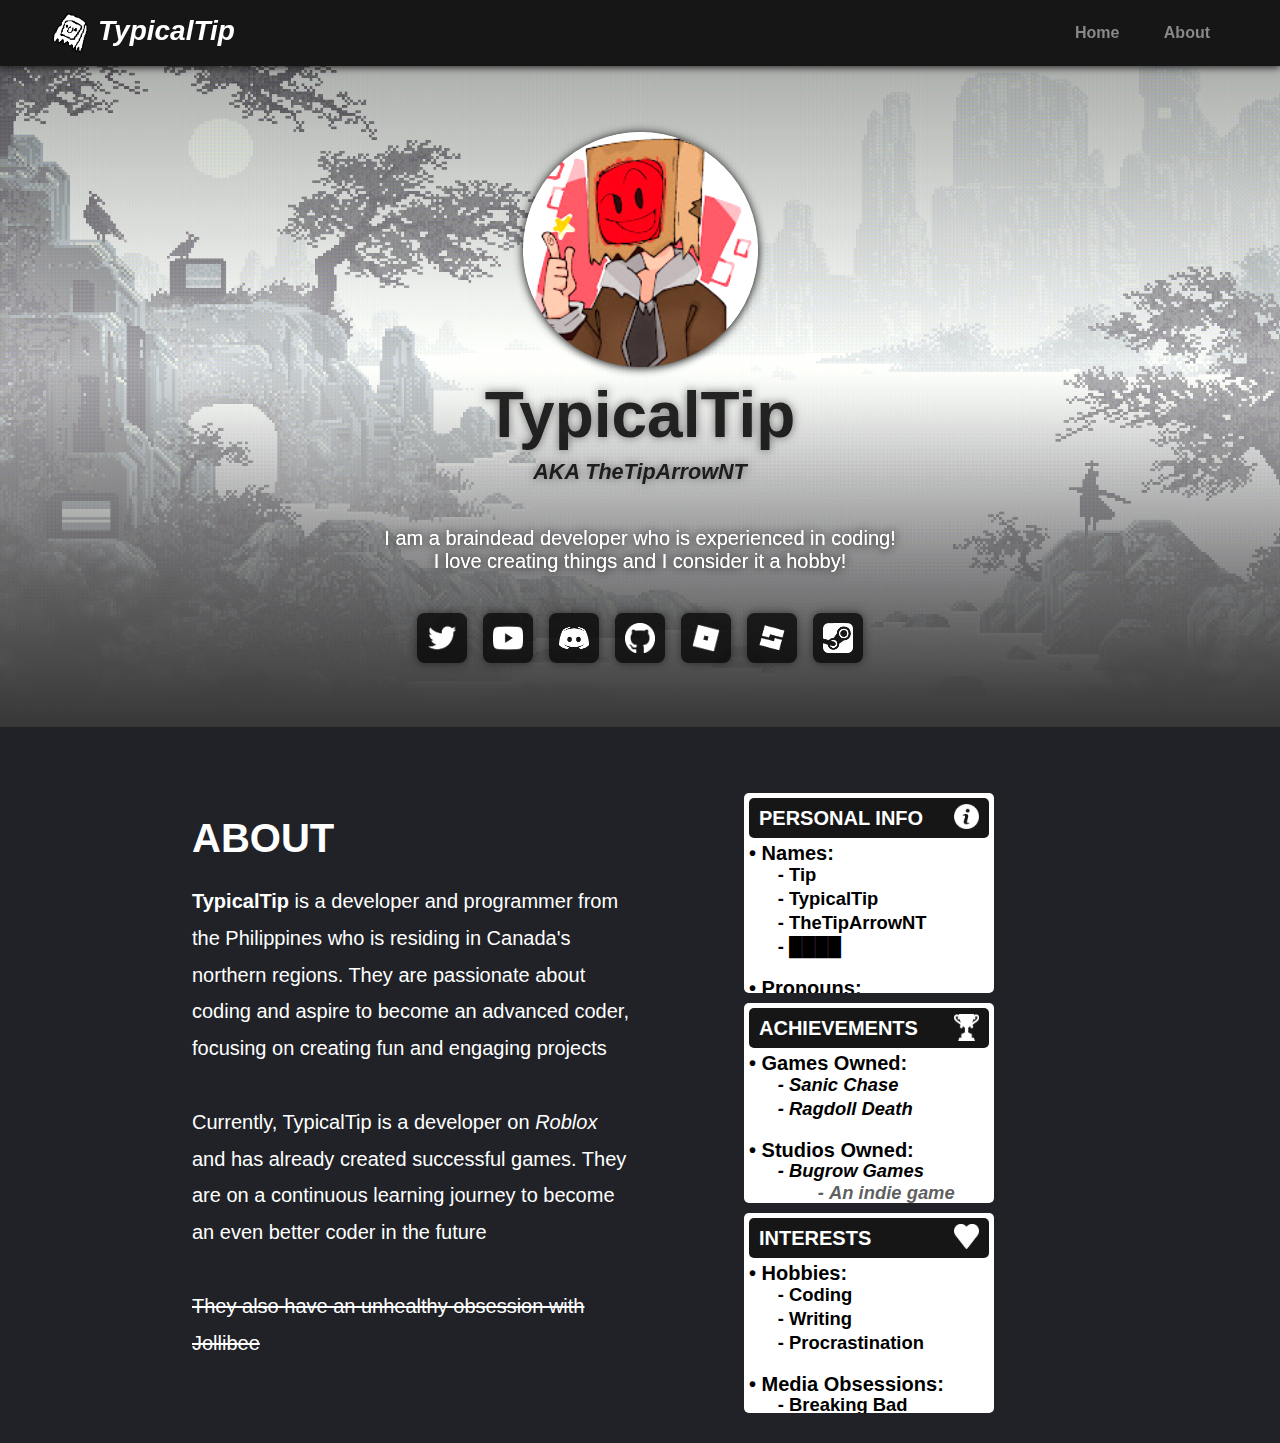
==== index.html @ 564b7a70 "update README.md, index.html and style.css" ====
<!DOCTYPE html>

<!-- Set language to English -->
<!-- Set overflow to scroll -->
<html lang="en" style="overflow-y: scroll">
  <head>
    <!--
            This is a personal website for myself,
            I will be using this website to showcase my skills
            and to also have a place to put my projects.
        -->

    <!-- Set Title -->
    <title>TypicalTip - Home</title>

    <!-- Set Icon and Stylesheets -->
    <link rel="icon" type="image/png" href="assets/icons/favicon.png" />
    <link rel="stylesheet" type="text/css" href="src/style.css" />

    <!-- Setup the meta tags -->
    <meta name="author" content="TypicalTip" />
    <meta
      name="description"
      content="This is a personal website for TypicalTip, who is a braindead developer"
    />

    <!-- Setup open meta tags, which will appear 
      when users share the link of the webpage -->
    <meta
      property="og:image"
      content="https://typicaltip.github.io/assets/icons/favicon.png"
    />

    <!-- Setup the keywords and charset -->
    <meta name="keyworkds" content="HTML, CSS" />
    <meta charset="UTF-8" />

    <!-- This makes the website for accessible for smartphone devices -->
    <meta name="viewport" content="width=device-width,initial-scale=1.0" />
  </head>

  <body>
    <div class="navbar">
      <a class="navbar-title" href="index.html"
        ><img
          class="navbar-logo"
          src="assets/icons/favicon.png"
          alt="Logo"
        />TypicalTip</a
      >

      <div class="navbar-buttons">
        <ul>
          <li><a href="#home">Home</a></li>
          <li><a href="#about">About</a></li>
        </ul>
      </div>
    </div>

    <section class="banner" id="home">
      <div class="banner-container">
        <img
          style="box-shadow: 0 1px 10px rgb(0, 0, 0)"
          class="round-circle"
          src="assets/banners/headicon.jpg"
          alt="TypicalTip's Head Icon"
          height="235px"
          width="235px"
        />

        <h1>TypicalTip</h1>
        <h2>AKA TheTipArrowNT</h2>

        <p>
          I am a braindead developer who is experienced in coding!
          <br />
          I love creating things and I consider it a hobby!
        </p>

        <div class="banner-socials">
          <!-- aria-label is a feature to be made later on
        when Javascript is implemented -->

          <a
            href="https://twitter.com/TypicallyTip"
            target="_blank"
            aria-label="Twitter/X Account"
          >
            <img
              src="assets/socials/twitter.png"
              alt="Twitter/X"
              width="30px"
              height="30px"
            />
          </a>
          <a
            href="https://youtube.com/@TypicalTip"
            target="_blank"
            aria-label="Youtube Channel"
          >
            <img
              src="assets/socials/youtube.png"
              alt="Youtube"
              width="30px"
              height="30px"
            />
          </a>
          <a
            href="https://discordapp.com/users/499194571901763586"
            target="_blank"
            aria-label="Discord Account"
          >
            <img
              src="assets/socials/discord.png"
              alt="Discord"
              width="30px"
              height="30px"
            />
          </a>
          <a
            href="https://github.com/TypicalTip"
            target="_blank"
            aria-label="GitHub Profile"
          >
            <img
              src="assets/socials/github.png"
              alt="GitHub"
              width="30px"
              height="30px"
            />
          </a>
          <a
            href="https://www.roblox.com/users/132381335/profile"
            target="_blank"
            aria-label="Roblox Profile"
          >
            <img
              src="assets/socials/roblox.png"
              alt="Roblox"
              width="30px"
              height="30px"
            />
          </a>

          <a
            href="https://devforum.roblox.com/u/TheTipArrowNT/summary"
            target="_blank"
            aria-label="DevForum Profile"
          >
            <img
              src="assets/socials/devforum.png"
              alt="DevForum"
              width="30px"
              height="30px"
            />
          </a>
          <a
            href="https://steamcommunity.com/id/TheTipArrowNT"
            target="_blank"
            aria-label="Steam Profile"
          >
            <img
              src="assets/socials/steam.png"
              alt="Steam"
              width="30px"
              height="30px"
            />
          </a>
        </div>
      </div>
    </section>

    <section class="about">
      <div class="about-container">
        <h1>About</h1>
        <br />
        <p>
          <b>TypicalTip</b> is a developer and programmer from the Philippines
          who is residing in Canada's northern regions. They are passionate
          about coding and aspire to become an advanced coder, focusing on
          creating fun and engaging projects
          <br />
          <br />
          Currently, TypicalTip is a developer on <i>Roblox</i> and has already
          created successful games. They are on a continuous learning journey to
          become an even better coder in the future
          <br />
          <br />
          <s>They also have an unhealthy obsession with Jollibee</s>
        </p>
      </div>

      <div class="about-container" id="about">
        <div class="flexrow" style="margin-top: 6%">
          <div class="flexcolumn aboutcard">
            <div class="aboutcard-title">
              Personal Info
              <img
                src="assets/icons/personalinfo.png"
                alt="Personal Info Icon"
              />
            </div>
            <div class="aboutcard-body">
              <h1>• Names:</h1>
              <ul>
                <li>Tip</li>
                <li>TypicalTip</li>
                <li>TheTipArrowNT</li>
                <li>████</li>
              </ul>
              <h1 style="margin-top: -30px">• Pronouns:</h1>
              <ul>
                <li>Any :D</li>
              </ul>

              <h1 style="margin-top: -30px">• Nationality:</h1>
              <ul>
                <li>Filipino</li>
                <li>Canadian</li>
              </ul>

              <h1 style="margin-top: -30px">• Current Work:</h1>
              <ul>
                <li>Student</li>
                <li>Roblox Developer</li>
              </ul>
            </div>
          </div>
          <div class="flexcolumn aboutcard">
            <div class="aboutcard-title">
              Achievements
              <img src="assets/icons/achievement.png" alt="Achievements Icon" />
            </div>
            <div class="aboutcard-body">
              <h1>• Games Owned:</h1>
              <ul>
                <i
                  ><li>Sanic Chase</li>
                  <li>Ragdoll Death</li>
                </i>
              </ul>
              <h1 style="margin-top: -30px">• Studios Owned:</h1>
              <ul>
                <i
                  ><li>
                    Bugrow Games
                    <ul>
                      <li style="margin-top: 14px; color: rgba(0, 0, 0, 0.65)">
                        An indie game studio made by TypicalTip and Bugfart.
                        There hasn't been any games released yet, but there will
                        be soon
                      </li>
                    </ul>
                  </li></i
                >
              </ul>

              <h1 style="margin-top: -30px">• Milestones:</h1>
              <ul>
                <li>87M+ Visits</li>
                <li>7.7K+ Subscribers</li>
              </ul>
            </div>
          </div>
          <div class="flexcolumn aboutcard">
            <div class="aboutcard-title">
              Interests
              <img src="assets/icons/heart.png" alt="Interests Icon" />
            </div>
            <div class="aboutcard-body">
              <h1>• Hobbies:</h1>
              <ul>
                <li>Coding</li>
                <li>Writing</li>
                <li>Procrastination</li>
              </ul>
              <h1 style="margin-top: -30px">• Media Obsessions:</h1>
              <ul>
                <li>Breaking Bad</li>
                <li>Better Call Saul</li>
                <li>Bojack Horseman</li>
                <li>Amphibia</li>
                <li>The Owl House</li>
                <li>The Boys</li>
                <li>Mr. Robot</li>

                <li>Edgar Wright Movies</li>
                <li>Scott Pilgrim</li>

                <li>Tally Hall</li>

                <li>Roblox</li>
                <li>Minecraft</li>
                <li>Garry's Mod</li>
              </ul>
            </div>
          </div>
        </div>
      </div>
    </section>
  </body>
</html>
---- src/style.css ----
* {
  background-color: rgb(32, 34, 39);
  box-sizing: border-box;

  font-family: Arial, Helvetica, sans-serif;

  -webkit-tap-highlight-color: transparent;
}

body {
  margin: 0;
  padding: 0;
}

hr {
  border: 1px solid rgba(255, 255, 255, 0.25);
  border-radius: 5px;

  width: 85%;
}

/* -- VARIABLES -- */
.flexrow {
  display: flex;
  flex-flow: wrap;
  justify-content: center;
  column-gap: 10px;
}

.flexcolumn {
  padding: 5px;
  margin-top: 10px;
}

.round-circle {
  border-radius: 50%;
}

/* -- NAVBARS -- */
.navbar {
  /* -- Variables -- */
  --navbar-color: rgb(22, 22, 22);

  /* -- Navbar -- */
  background-color: var(--navbar-color);
  box-shadow: 0 1px 8px var(--navbar-color);

  position: fixed;
  display: flex;
  justify-content: flex-start;
  align-items: center;

  width: 100%;
  padding: 0.5rem 3.125rem;
  z-index: 1;
}

.navbar-logo {
  /* -- Variables -- */
  --logo-size: 2.5rem;

  /* -- Navbar Logo -- */
  background: none;

  display: inline-flex;
  float: left;

  width: var(--logo-size);
  height: var(--logo-size);
  margin-right: 0.5rem;
  overflow: hidden;
}

.navbar-title {
  /* -- Variables -- */
  --y-padding: 0.3125rem;

  /* -- Navbar Title -- */
  background: none;
  color: rgb(255, 255, 255);

  padding-top: var(--y-padding);
  padding-bottom: var(--y-padding);
  margin-right: 1rem;
  white-space: nowrap;

  line-height: 2.25rem;
  text-decoration: none;
  font-size: 1.75rem;
  font-weight: bolder;
  font-style: italic;

  transition: all 0.25s ease 0s;
}

.navbar-title:hover {
  transform: scale(1.05);
}

.navbar-buttons {
  background: none;

  margin-left: auto;
}

.navbar-buttons ul {
  background: none;
}

.navbar-buttons li {
  background: none;

  list-style: none;
  display: inline-block;
  padding: 0 1.25rem;
}

.navbar-buttons a {
  background: none;
  color: rgb(136, 136, 136);

  text-decoration: none;
  font-weight: bold;

  transition: all 0.25s ease 0s;
}

.navbar-buttons a:hover {
  background: none;
  color: rgb(255, 255, 255);
}

/* -- BANNERS -- */
.banner {
  width: 100%;
  padding-bottom: 4rem;

  background-image: linear-gradient(
      rgba(68, 68, 68, 0.5),
      rgba(255, 255, 255, 0.5),
      rgba(51, 51, 51, 1)
    ),
    url(../assets/banners/winterbanner.gif);
  background-size: cover;
  filter: brightness(110%);

  box-shadow: 0 1px 8px var(--navbar-color);
}

.banner-container {
  --title-color: rgb(37, 37, 37);
  --title-shadow: rgba(0, 0, 0, 0.5);
  --text-color: rgb(255, 255, 255);
  --text-shadow: rgba(0, 0, 0, 1);

  background: none;

  padding-top: 8.25rem;
  padding-left: 3.125rem;
  padding-right: 3.125rem;

  display: flex;
  flex-direction: column;
  justify-content: center;
  align-items: center;
}

.banner h1 {
  background: none;
  color: var(--title-color);

  margin-top: 0.7rem;
  font-size: 4rem;
  font-weight: bolder;
  mix-blend-mode: multiply;

  text-shadow: 0px 0px 10px var(--title-shadow);
}

.banner h2 {
  background: none;
  color: var(--title-color);

  margin-top: -2.25rem;
  font-size: 1.35rem;
  font-weight: bold;
  font-style: italic;
  mix-blend-mode: multiply;

  text-shadow: 0px 0px 10px var(--title-shadow);
}

.banner p {
  background: none;
  color: var(--text-color);

  margin-top: 1.5rem;
  font-size: 1.25rem;
  font-weight: 500;
  text-align: center;

  text-shadow: 0px 0px 10px var(--text-shadow);
}

.banner-socials {
  background: none;

  margin-top: 1.25rem;

  display: flex;
  flex-wrap: wrap;
  justify-content: center;

  gap: 1rem;
}

.banner-socials a {
  border-radius: 15%;
  background-color: rgba(0, 0, 0, 0.75);
  background-blend-mode: multiply;

  color: rgb(255, 255, 255);

  padding: 10px 10px;

  text-decoration: none;
  font-size: 1.5rem;
  font-weight: bold;

  box-shadow: 0px 0px 10px var(--title-shadow);

  transition: all 0.25s ease 0s;
}

.banner-socials a:hover {
  background-color: rgb(54, 54, 54);
}

.banner-socials img {
  background: none;
  display: block;
}

/* -- ABOUT -- */
.about {
  --x-padding: 15%;

  color: rgb(255, 255, 255);

  padding-left: var(--x-padding);
  padding-right: var(--x-padding);

  display: grid;
  grid-template-columns: repeat(2, 1fr);
  column-gap: 20px;
  margin-top: 30px;
  margin-bottom: 30px;

  justify-content: center;
  align-items: center;
}

.about h1 {
  font-size: 2.5rem;
  font-weight: bold;
  text-transform: uppercase;
}

.about p {
  font-size: 1.25rem;
  font-weight: 500;

  margin-top: -1.4rem;
  line-height: 2.3rem;
}

.about-container {
  background: none;
}

/* -- ABOUT CARDS (FOR OTHER INFORMATION) -- */
.aboutcard {
  width: 250px;
  height: 200px;

  background: rgb(255, 255, 255);

  color: rgb(0, 0, 0);
  font-weight: bold;
  font-size: 3em;
  text-align: center;

  border-radius: 5px;

  white-space: normal;
  overflow: auto;
}

.aboutcard-title {
  --total-height: 40px;

  height: var(--total-height);
  padding-left: 10px;

  background-color: rgb(22, 22, 22);
  border-radius: 5px;

  color: rgb(255, 255, 255);
  font-size: 1.25rem;
  font-weight: bold;
  text-align: left;
  text-transform: uppercase;

  line-height: var(--total-height);
}

.aboutcard-title img {
  background: none;

  display: inline;
  float: right;
  margin-top: 6px;
  margin-right: 10px;

  height: auto;
  width: 25px;
}

.aboutcard-body {
  background: none;
}

.aboutcard-body h1 {
  background: none;

  font-size: 1.25rem;
  font-weight: bold;
  text-align: left;
  text-transform: initial;

  margin-top: 4px;
}

.aboutcard-body ul {
  background: none;
  margin-top: -16px;
}

.aboutcard-body li {
  background: none;
  list-style-type: "- ";

  font-size: 1.15rem;
  font-weight: 600;
  text-align: left;
  line-height: 1.5rem;
}

/* -- MOBILE CHANGES -- */
/* If on mobile device with max width of 480px */
@media only screen and (max-device-width: 480px) {
  .about {
    grid-template-columns: 1fr;
  }
  .about-title {
    font-size: 2.25rem;
  }
  .about-text {
    font-size: 1rem;
  }
  .navbar {
    padding: 0.01rem 3rem;
  }
}
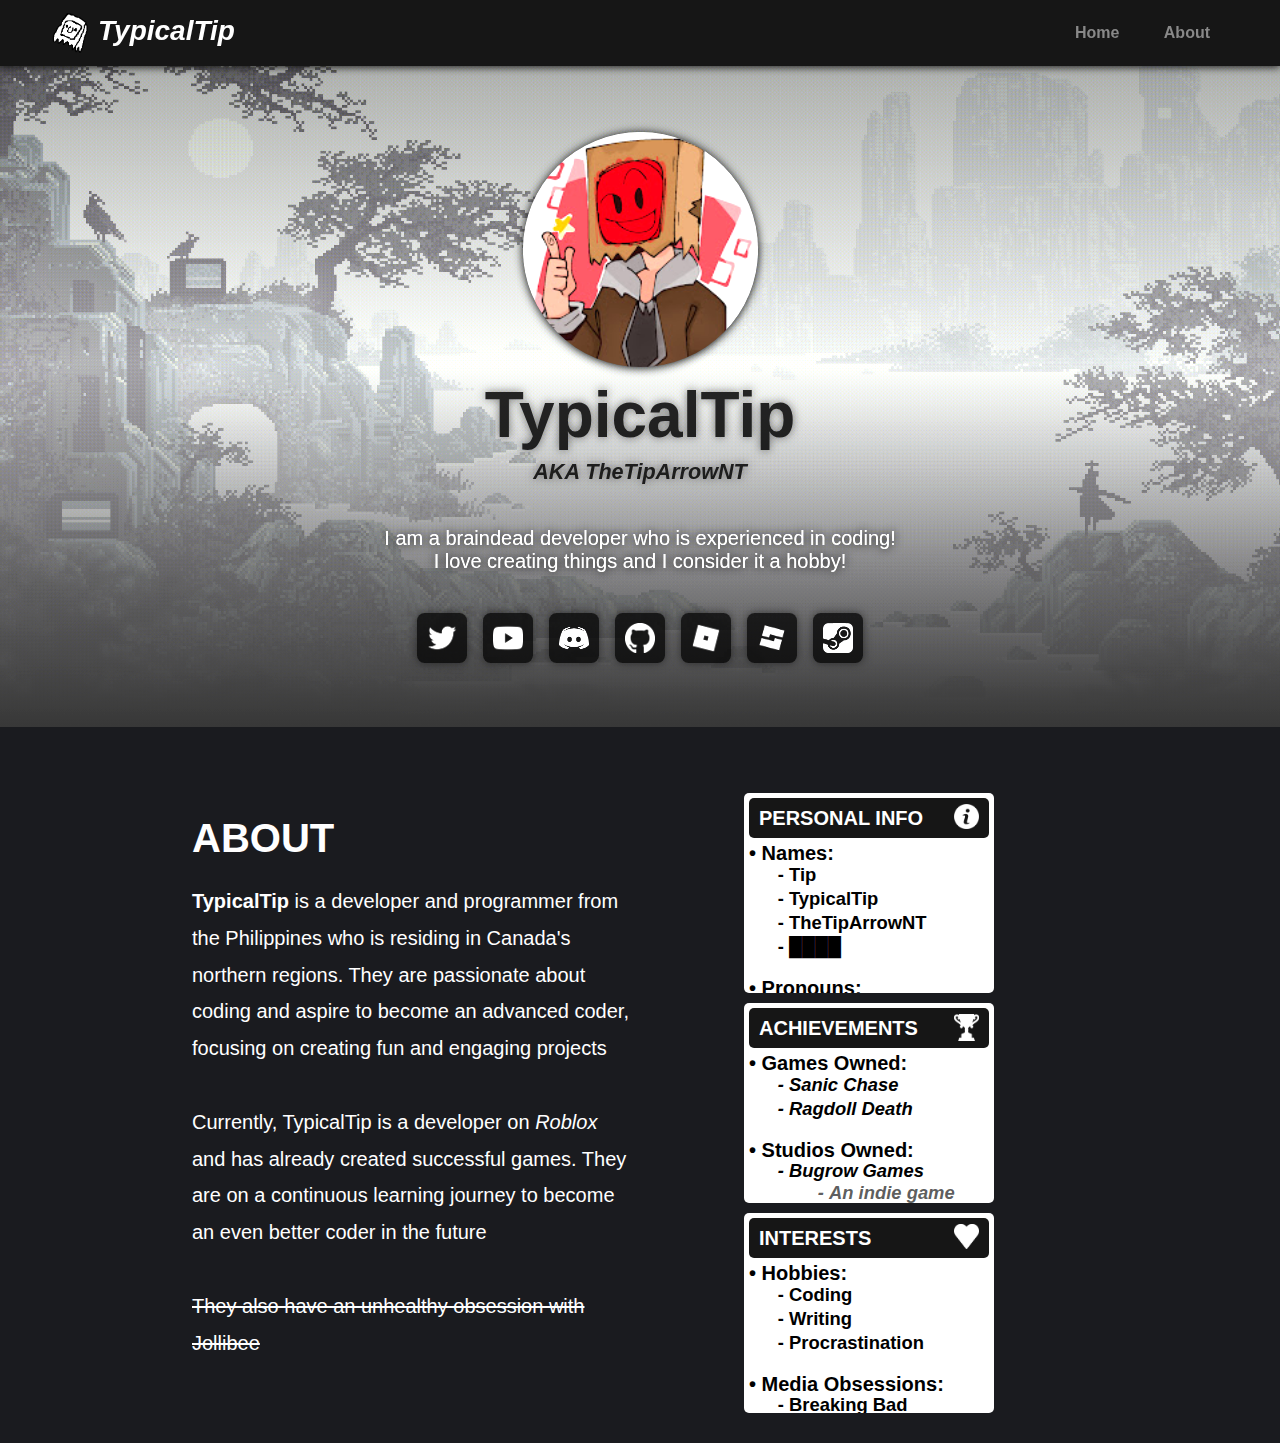
==== commit 44357542: "update index.html" ====
--- a/index.html
+++ b/index.html
@@ -11,7 +11,7 @@
         -->
 
     <!-- Set Title -->
-    <title>TypicalTip - Home</title>
+    <title>TypicalTip</title>
 
     <!-- Set Icon and Stylesheets -->
     <link rel="icon" type="image/png" href="assets/icons/favicon.png" />
--- a/src/style.css
+++ b/src/style.css
@@ -1,5 +1,5 @@
 * {
-  background-color: rgb(32, 34, 39);
+  background-color: rgb(26 27 31);
   box-sizing: border-box;
 
   font-family: Arial, Helvetica, sans-serif;
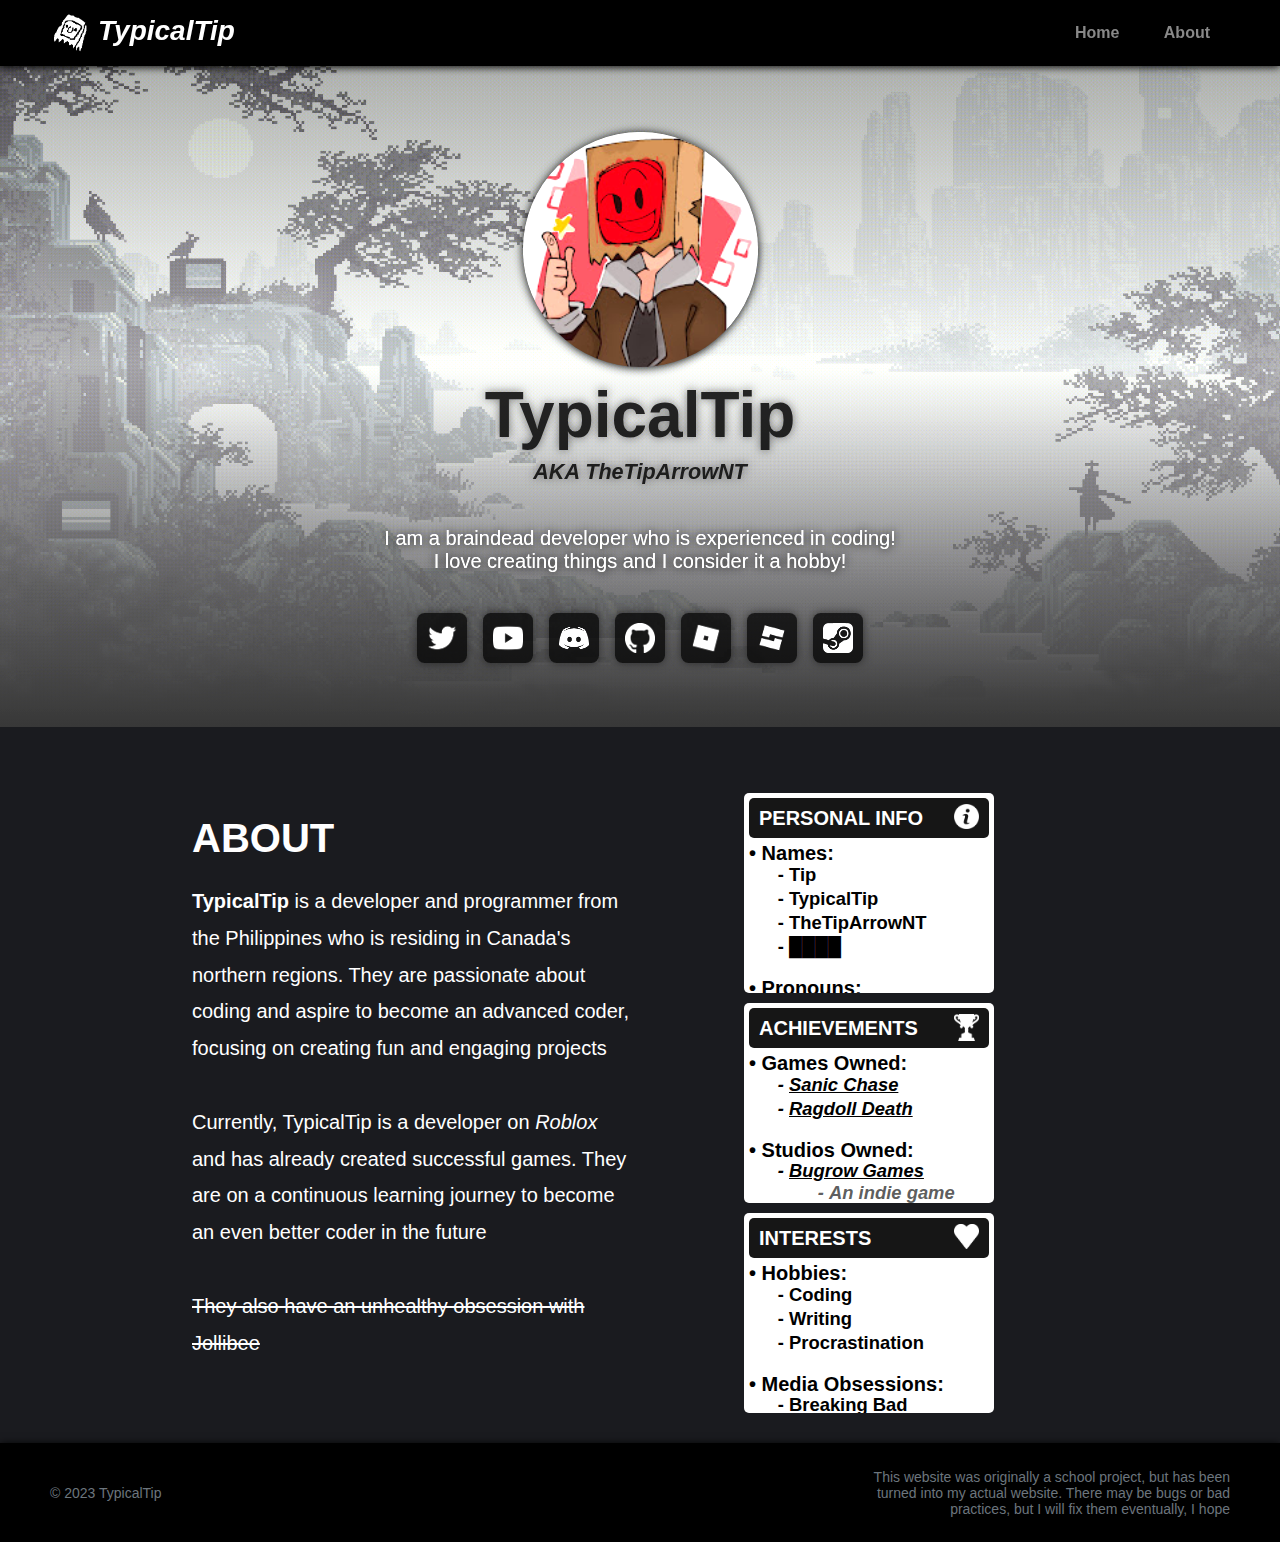
==== commit 3d0de46b: "update index.html and style.css" ====
--- a/index.html
+++ b/index.html
@@ -208,9 +208,16 @@
                 <li>TheTipArrowNT</li>
                 <li>████</li>
               </ul>
+
               <h1 style="margin-top: -30px">• Pronouns:</h1>
               <ul>
                 <li>Any :D</li>
+              </ul>
+
+              <h1 style="margin-top: -30px">• Birthdate:</h1>
+              <ul>
+                <li>July 7, 2007</li>
+                <li>Age 16</li>
               </ul>
 
               <h1 style="margin-top: -30px">• Nationality:</h1>
@@ -235,15 +242,31 @@
               <h1>• Games Owned:</h1>
               <ul>
                 <i
-                  ><li>Sanic Chase</li>
-                  <li>Ragdoll Death</li>
+                  ><li>
+                    <a
+                      target="_blank"
+                      href="https://www.roblox.com/games/4671152546/Sanic-Chase"
+                      >Sanic Chase</a
+                    >
+                  </li>
+                  <li>
+                    <a
+                      target="_blank"
+                      href="https://www.roblox.com/games/2997148699/Ragdoll-Death"
+                      >Ragdoll Death</a
+                    >
+                  </li>
                 </i>
               </ul>
               <h1 style="margin-top: -30px">• Studios Owned:</h1>
               <ul>
                 <i
                   ><li>
-                    Bugrow Games
+                    <a
+                      target="_blank"
+                      href="https://www.roblox.com/groups/15863581/Bugrow-Games#!/about"
+                      >Bugrow Games</a
+                    >
                     <ul>
                       <li style="margin-top: 14px; color: rgba(0, 0, 0, 0.65)">
                         An indie game studio made by TypicalTip and Bugfart.
@@ -298,5 +321,14 @@
         </div>
       </div>
     </section>
+
+    <div class="bottom-navbar">
+      <h1 style="flex: 2">© 2023 TypicalTip</h1>
+      <h1 style="flex: 1; text-align: right">
+        This website was originally a school project, but has been turned into
+        my actual website. There may be bugs or bad practices, but I will fix
+        them eventually, I hope
+      </h1>
+    </div>
   </body>
 </html>
--- a/src/style.css
+++ b/src/style.css
@@ -39,7 +39,7 @@
 /* -- NAVBARS -- */
 .navbar {
   /* -- Variables -- */
-  --navbar-color: rgb(22, 22, 22);
+  --navbar-color: rgb(0, 0, 0);
 
   /* -- Navbar -- */
   background-color: var(--navbar-color);
@@ -354,6 +354,43 @@
   font-weight: 600;
   text-align: left;
   line-height: 1.5rem;
+}
+
+.aboutcard-body a {
+  background: none;
+  color: rgb(0, 0, 0);
+
+  font-weight: bold;
+
+  transition: all 0.25s ease 0s;
+}
+
+.aboutcard-body a:visited {
+  color: rgb(84, 70, 160);
+}
+
+.bottom-navbar {
+  --bottom-navbar-color: rgb(0, 0, 0);
+
+  background-color: var(--bottom-navbar-color);
+  box-shadow: 0 1px 8px var(--bottom-navbar-color);
+
+  display: flex;
+  /*flex-direction: column;*/
+  justify-content: center;
+  align-items: center;
+
+  width: 100%;
+  padding: 1rem 3.125rem;
+}
+
+.bottom-navbar h1 {
+  background: none;
+
+  color: rgb(108, 117, 125);
+
+  font-size: 0.875em;
+  font-weight: lighter;
 }
 
 /* -- MOBILE CHANGES -- */
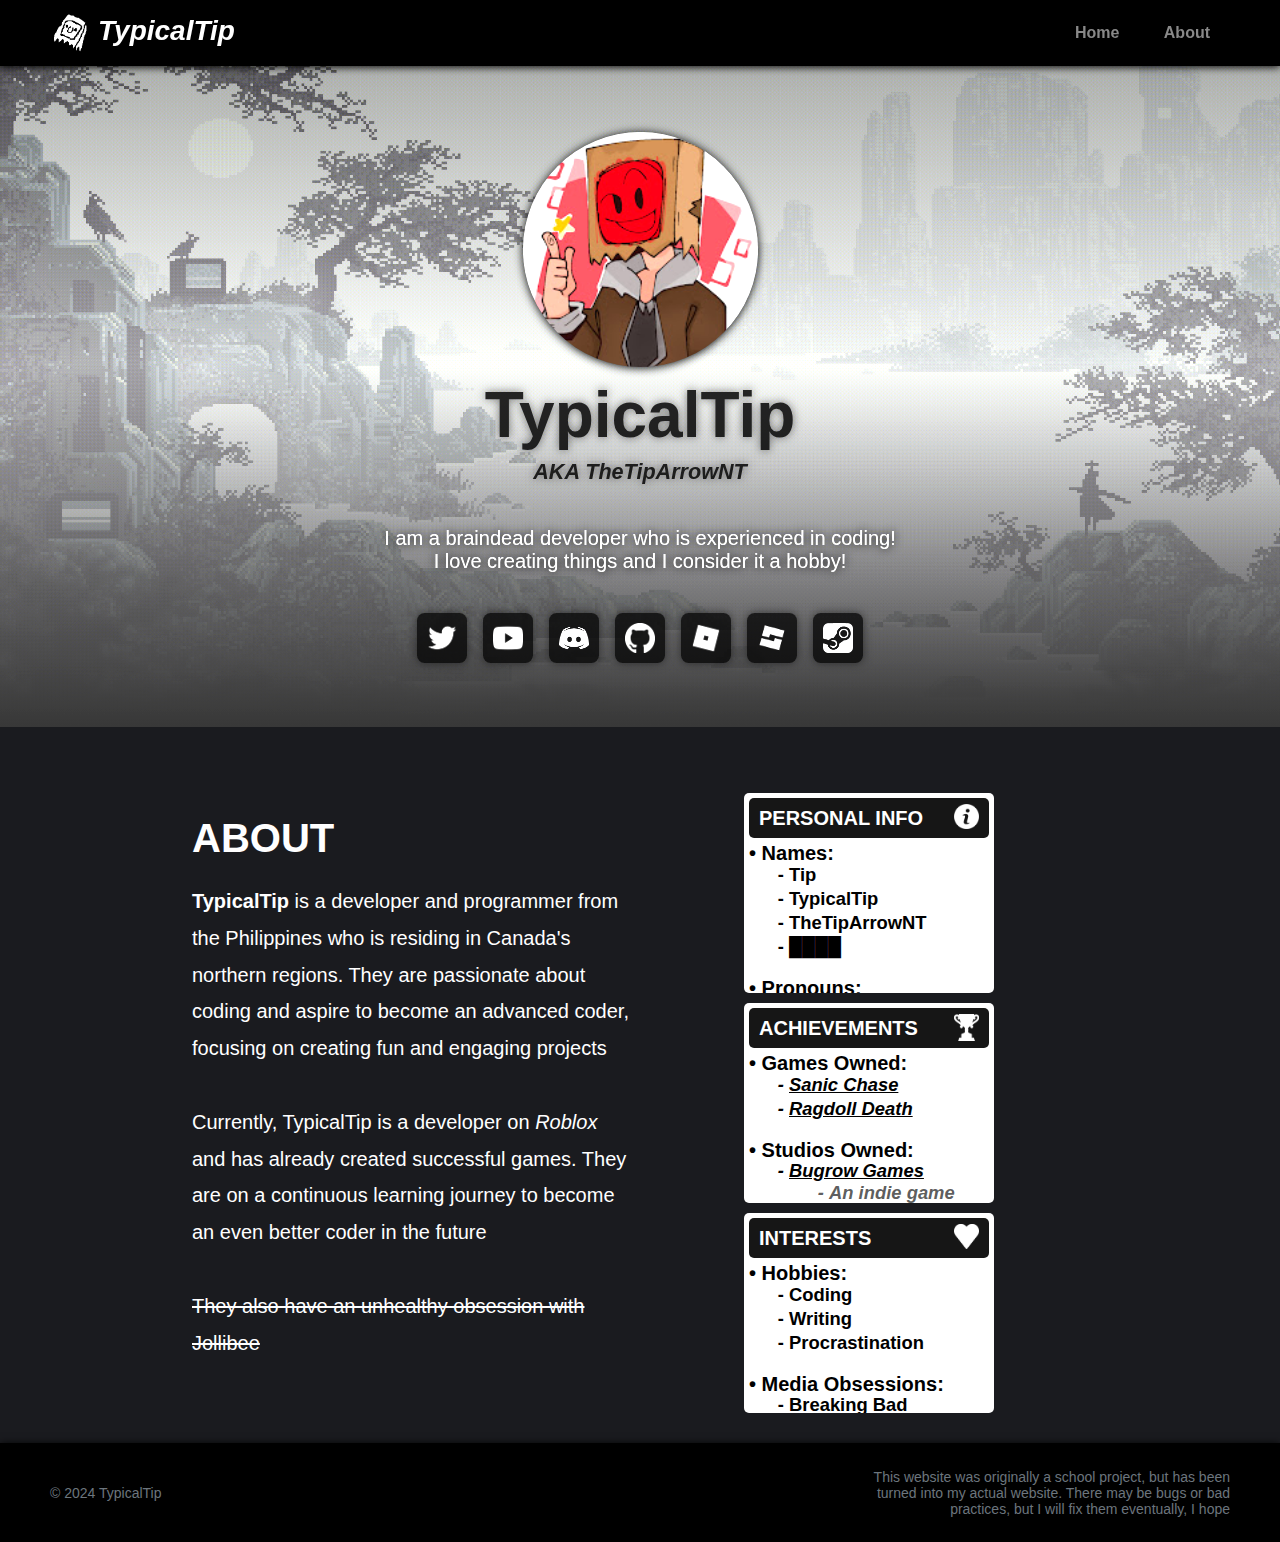
==== commit ed5a48d7: "Fix bug in login functionality***" ====
--- a/index.html
+++ b/index.html
@@ -25,7 +25,7 @@
     />
 
     <!-- Setup open meta tags, which will appear 
-      when users share the link of the webpage -->
+          when users share the link of the webpage -->
     <meta
       property="og:image"
       content="https://typicaltip.github.io/assets/icons/favicon.png"
@@ -40,7 +40,9 @@
   </head>
 
   <body>
+    <!-- This DIV element is for the top navbar -->
     <div class="navbar">
+      <!-- This is the logo and title of the website -->
       <a class="navbar-title" href="index.html"
         ><img
           class="navbar-logo"
@@ -49,6 +51,7 @@
         />TypicalTip</a
       >
 
+      <!-- This is the navbar buttons -->
       <div class="navbar-buttons">
         <ul>
           <li><a href="#home">Home</a></li>
@@ -57,7 +60,10 @@
       </div>
     </div>
 
+    <!-- This is SECTION element for the banner section -->
+    <!-- The home ID is so that the top navbar button works -->
     <section class="banner" id="home">
+      <!-- This is the banner container, which contains the banner -->
       <div class="banner-container">
         <img
           style="box-shadow: 0 1px 10px rgb(0, 0, 0)"
@@ -77,10 +83,8 @@
           I love creating things and I consider it a hobby!
         </p>
 
+        <!-- This is the banner socials, which contains the socials -->
         <div class="banner-socials">
-          <!-- aria-label is a feature to be made later on
-        when Javascript is implemented -->
-
           <a
             href="https://twitter.com/TypicallyTip"
             target="_blank"
@@ -170,7 +174,9 @@
       </div>
     </section>
 
+    <!-- This is SECTION element for the about section -->
     <section class="about">
+      <!-- This is the about container, which contains the about page -->
       <div class="about-container">
         <h1>About</h1>
         <br />
@@ -190,8 +196,12 @@
         </p>
       </div>
 
+      <!-- This is the about container, which contains the about page -->
+      <!-- The about ID is so that the top navbar button works -->
       <div class="about-container" id="about">
         <div class="flexrow" style="margin-top: 6%">
+          <!-- Create the about cards for the about section -->
+
           <div class="flexcolumn aboutcard">
             <div class="aboutcard-title">
               Personal Info
@@ -322,8 +332,9 @@
       </div>
     </section>
 
+    <!-- This DIV element is for the bottom navbar -->
     <div class="bottom-navbar">
-      <h1 style="flex: 2">© 2023 TypicalTip</h1>
+      <h1 style="flex: 2">© 2024 TypicalTip</h1>
       <h1 style="flex: 1; text-align: right">
         This website was originally a school project, but has been turned into
         my actual website. There may be bugs or bad practices, but I will fix
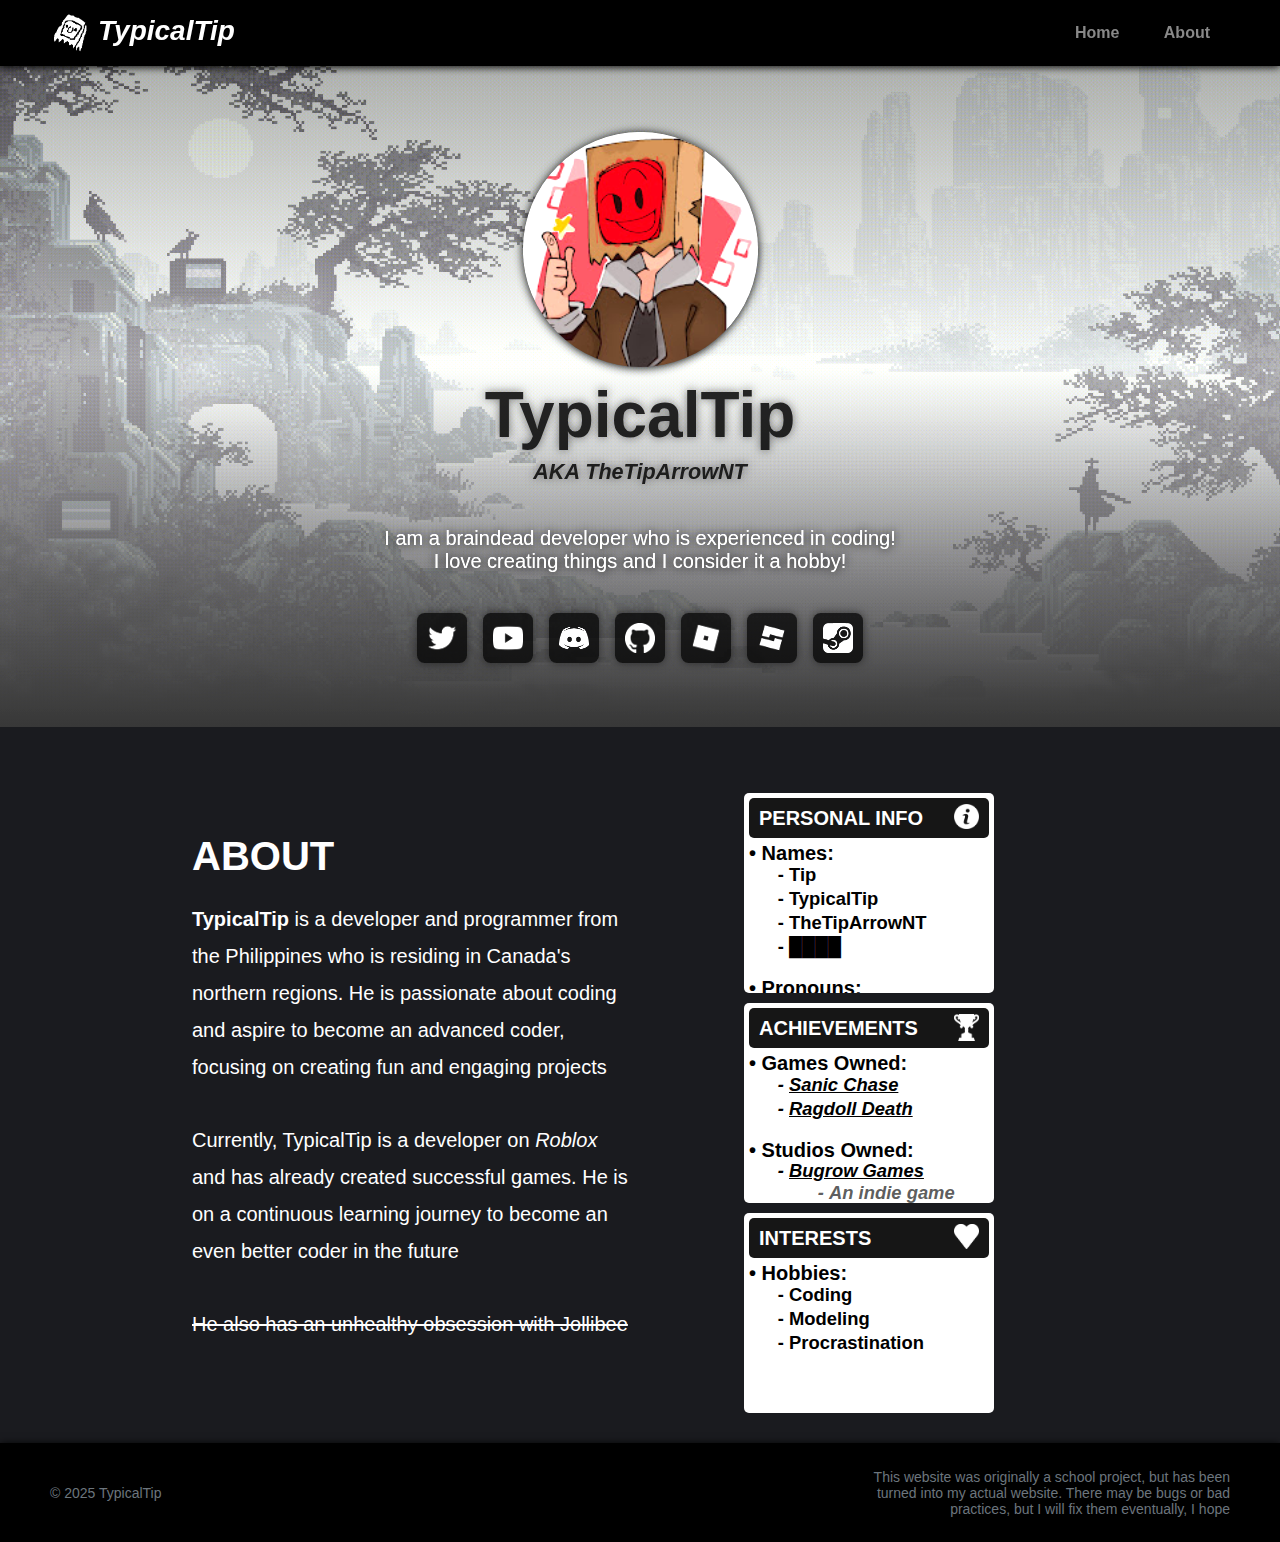
==== commit 015a423d: "Update age and milestones in index.html" ====
--- a/index.html
+++ b/index.html
@@ -182,17 +182,17 @@
         <br />
         <p>
           <b>TypicalTip</b> is a developer and programmer from the Philippines
-          who is residing in Canada's northern regions. They are passionate
-          about coding and aspire to become an advanced coder, focusing on
-          creating fun and engaging projects
+          who is residing in Canada's northern regions. He is passionate about
+          coding and aspire to become an advanced coder, focusing on creating
+          fun and engaging projects
           <br />
           <br />
           Currently, TypicalTip is a developer on <i>Roblox</i> and has already
-          created successful games. They are on a continuous learning journey to
+          created successful games. He is on a continuous learning journey to
           become an even better coder in the future
           <br />
           <br />
-          <s>They also have an unhealthy obsession with Jollibee</s>
+          <s>He also has an unhealthy obsession with Jollibee</s>
         </p>
       </div>
 
@@ -221,13 +221,13 @@
 
               <h1 style="margin-top: -30px">• Pronouns:</h1>
               <ul>
-                <li>Any :D</li>
+                <li>He/They</li>
               </ul>
 
               <h1 style="margin-top: -30px">• Birthdate:</h1>
               <ul>
                 <li>July 7, 2007</li>
-                <li>Age 16</li>
+                <li>Age 17</li>
               </ul>
 
               <h1 style="margin-top: -30px">• Nationality:</h1>
@@ -290,8 +290,8 @@
 
               <h1 style="margin-top: -30px">• Milestones:</h1>
               <ul>
-                <li>87M+ Visits</li>
-                <li>7.7K+ Subscribers</li>
+                <li>117M+ Visits</li>
+                <li>8.9K+ Subscribers</li>
               </ul>
             </div>
           </div>
@@ -304,10 +304,10 @@
               <h1>• Hobbies:</h1>
               <ul>
                 <li>Coding</li>
-                <li>Writing</li>
+                <li>Modeling</li>
                 <li>Procrastination</li>
               </ul>
-              <h1 style="margin-top: -30px">• Media Obsessions:</h1>
+              <!-- <h1 style="margin-top: -30px">• Media Obsessions:</h1>
               <ul>
                 <li>Breaking Bad</li>
                 <li>Better Call Saul</li>
@@ -325,7 +325,7 @@
                 <li>Roblox</li>
                 <li>Minecraft</li>
                 <li>Garry's Mod</li>
-              </ul>
+              </ul> -->
             </div>
           </div>
         </div>
@@ -334,7 +334,7 @@
 
     <!-- This DIV element is for the bottom navbar -->
     <div class="bottom-navbar">
-      <h1 style="flex: 2">© 2024 TypicalTip</h1>
+      <h1 style="flex: 2">© 2025 TypicalTip</h1>
       <h1 style="flex: 1; text-align: right">
         This website was originally a school project, but has been turned into
         my actual website. There may be bugs or bad practices, but I will fix
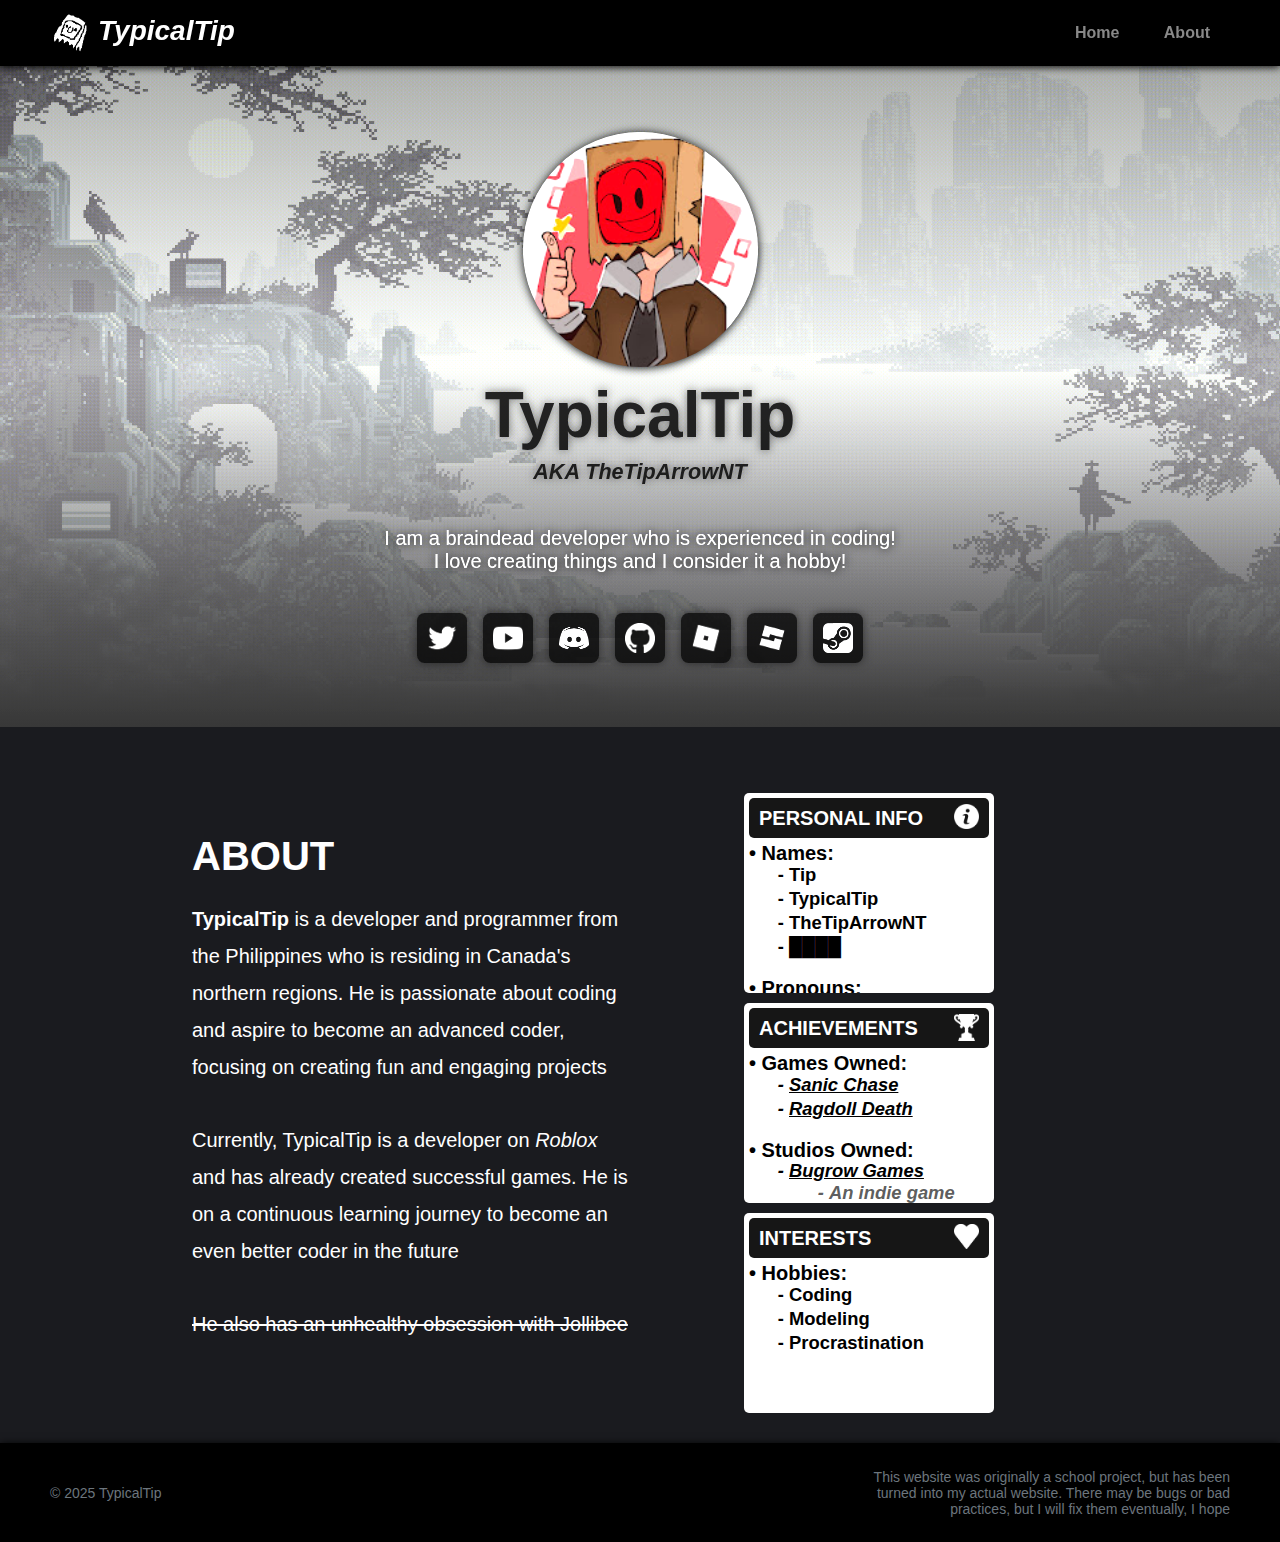
==== commit 85e616ab: "Update Steam profile link in index.html" ====
--- a/index.html
+++ b/index.html
@@ -159,7 +159,7 @@
             />
           </a>
           <a
-            href="https://steamcommunity.com/id/TheTipArrowNT"
+            href="https://steamcommunity.com/id/TypicalTip"
             target="_blank"
             aria-label="Steam Profile"
           >
